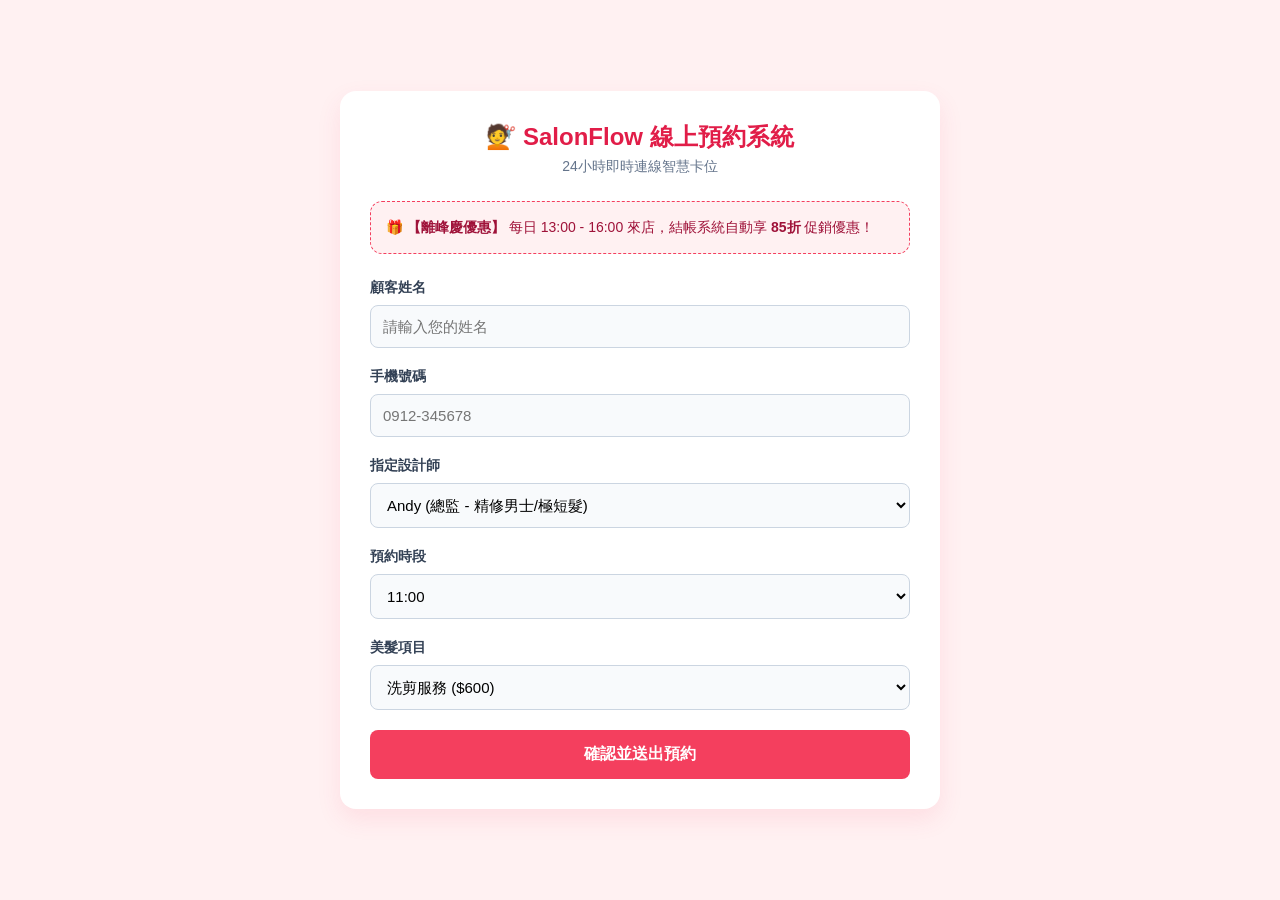
==== salon/wwwroot/index.html @ 7d144cc1 "0" ====
<!DOCTYPE html>
<html lang="zh-TW">
<head>
    <meta charset="UTF-8">
    <meta name="viewport" content="width=device-width, initial-scale=1.0">
    <title>SalonFlow 線上即時預約</title>
    <style>
        * { margin: 0; padding: 0; box-sizing: border-box; font-family: "SF Pro Text", "Helvetica Neue", "Noto Sans TC", sans-serif; }
        body { background-color: #fff1f2; color: #0f172a; padding: 15px; display: flex; justify-content: center; align-items: center; min-height: 100vh; }
        
        /* RWD 容器：在手機上會滿版，在桌機上會維持舒服的寬度 */
        .client-container { width: 100%; max-width: 600px; background: #ffffff; border-radius: 16px; box-shadow: 0 10px 25px rgba(244,63,94,0.1); overflow: hidden; padding: 30px; }
        
        h1 { font-size: 24px; color: #e11d48; margin-bottom: 5px; text-align: center; }
        .subtitle { font-size: 14px; color: #64748b; text-align: center; margin-bottom: 25px; }
        
        .promo-card { background: #fff1f2; border: 1px dashed #f43f5e; padding: 15px; border-radius: 12px; margin-bottom: 25px; color: #9f1239; font-size: 14px; line-height: 1.5; }
        .form-group { margin-bottom: 20px; }
        .form-group label { display: block; font-size: 14px; font-weight: 600; color: #334155; margin-bottom: 8px; }
        .form-group input, .form-group select { width: 100%; padding: 12px; border: 1px solid #cbd5e1; border-radius: 8px; font-size: 15px; background-color: #f8fafc; transition: border 0.2s; }
        .form-group input:focus, .form-group select:focus { border-color: #f43f5e; outline: none; }
        
        .btn-submit { width: 100%; background: #f43f5e; color: white; border: none; padding: 14px; border-radius: 8px; font-size: 16px; font-weight: bold; cursor: pointer; transition: background 0.2s; }
        .btn-submit:hover { background: #e11d48; }
        .receipt-card { background: #ecfdf5; border: 1px solid #a7f3d0; border-radius: 12px; padding: 20px; margin-top: 25px; border-left: 5px solid #10b981; }
    </style>
</head>
<body>

    <div class="client-container">
        <h1>💇 SalonFlow 線上預約系統</h1>
        <div class="subtitle">24小時即時連線智慧卡位</div>

        <div class="promo-card">
            🎁 <strong>【離峰慶優惠】</strong> 每日 13:00 - 16:00 來店，結帳系統自動享 <strong>85折</strong> 促銷優惠！
        </div>

        <form id="reserve-form">
            <div class="form-group">
                <label>顧客姓名</label>
                <input type="text" id="c-name" placeholder="請輸入您的姓名" required>
            </div>
            <div class="form-group">
                <label>手機號碼</label>
                <input type="tel" id="c-phone" placeholder="0912-345678" required>
            </div>
            <div class="form-group">
                <label>指定設計師</label>
                <select id="c-designer">
                    <option value="Andy">Andy (總監 - 精修男士/極短髮)</option>
                    <option value="Bella">Bella (資深 - 韓系燙髮/線條染)</option>
                    <option value="Chris">Chris (專業 - 歐美漂染/頭皮理療)</option>
                </select>
            </div>
            <div class="form-group">
                <label>預約時段</label>
                <select id="c-time">
                    <option value="11:00">11:00</option>
                    <option value="12:00">12:00</option>
                    <option value="13:00">13:00 (🔥享85折)</option>
                    <option value="14:00">14:00 (🔥享85折)</option>
                    <option value="15:00">15:00 (🔥享85折)</option>
                    <option value="16:00">16:00 (🔥享85折)</option>
                    <option value="17:00">17:00</option>
                    <option value="18:00">18:00</option>
                </select>
            </div>
            <div class="form-group">
                <label>美髮項目</label>
                <select id="c-service">
                    <option value="洗剪服務 ($600)">洗剪服務 ($600)</option>
                    <option value="時尚染髮 ($2000)">時尚染髮 ($2000)</option>
                    <option value="溫塑燙髮 ($3000)">溫塑燙髮 ($3000)</option>
                </select>
            </div>
            <button type="submit" class="btn-submit">確認並送出預約</button>
        </form>

        <div id="success-box" style="display:none;" class="receipt-card">
            <h4 style="color:#065f46; margin-bottom:8px;">🎉 您的預約已成功保留！</h4>
            <div id="receipt-details" style="font-size:14px; color:#1e293b; line-height:1.6;"></div>
        </div>
    </div>

    <script>
        // 💡 因為網頁跟 C# 後端住在同個專案，這裡用「相對路徑」即可
        const API_URL = "/api/booking";

        // 1. 初始化：從 C# 後端撈取設計師名單（目前 C# 專案我們先把清單寫死在前端展示，確保 Demo 不卡死）
        function initFrontDesignerSelect() {
            const staffList = [
                { name: "Andy", title: "總監 - 精修男士/極短髮" },
                { name: "Bella", title: "資深 - 韓系燙髮/線條染" },
                { name: "Chris", title: "專業 - 歐美漂染/頭皮理療" }
            ];
            const selectEl = document.getElementById('c-designer');
            selectEl.innerHTML = '';
            staffList.forEach(staff => {
                const opt = document.createElement('option');
                opt.value = staff.name;
                opt.innerText = `${staff.name} (${staff.title})`;
                selectEl.appendChild(opt);
            });
        }
        initFrontDesignerSelect();

        // 2. 監聽表單送出事件
        document.getElementById('reserve-form').addEventListener('submit', async function (e) {
            e.preventDefault();
            const name = document.getElementById('c-name').value;
            const phone = document.getElementById('c-phone').value;
            const designer = document.getElementById('c-designer').value;
            const time = document.getElementById('c-time').value;
            const service = document.getElementById('c-service').value;

            // 計算離峰優惠金額
            const hour = parseInt(time.split(':')[0]);
            const isPromo = (hour >= 13 && hour <= 16);
            const originalPrice = Number(service.match(/\d+/)[0]);
            const finalPrice = isPromo ? Math.round(originalPrice * 0.85) : originalPrice;

            // 🚀 重頭戲：發送非同步請求給 C# 後端 API，讓後端去檢查資料庫並寫入
            try {
                let response = await fetch(API_URL, {
                    method: 'POST',
                    headers: { 'Content-Type': 'application/json' },
                    body: JSON.stringify({
                        Name: name,
                        Phone: phone,
                        Time: time,
                        Service: service,
                        Designer: designer,
                        FinalPrice: finalPrice
                    })
                });

                let result = await response.json();

                // 💡 讀取 C# 回傳的防呆結果
                if (result.success === false) {
                    alert(`⚠️ 預約失敗！\n${result.message}`);
                    return;
                }

                // 產出客戶確認收據
                document.getElementById('success-box').style.display = 'block';
                document.getElementById('receipt-details').innerHTML = `
                        📌 <strong>預約顧客：</strong> ${name}<br>
                        ⏱️ <strong>預約時段：</strong> 今日 ${time} ${isPromo ? '(<span style="color:#d97706;font-weight:bold;">已享離峰85折</span>)' : ''}<br>
                        ✂️ <strong>指定設計師：</strong> ${designer}<br>
                        💰 <strong>現場估計金額：</strong> $${finalPrice} 元
                    `;
                this.reset();
                alert("🎉 恭喜您預約成功！資料已同步儲存至微軟內建 LocalDB 資料庫。");

            } catch (error) {
                console.error("連線錯誤:", error);
                alert("⚠️ 系統連線失敗，請確認 Visual Studio 後端服務是否處於啟動狀態。");
            }
        });
    </script>
</body>
</html>
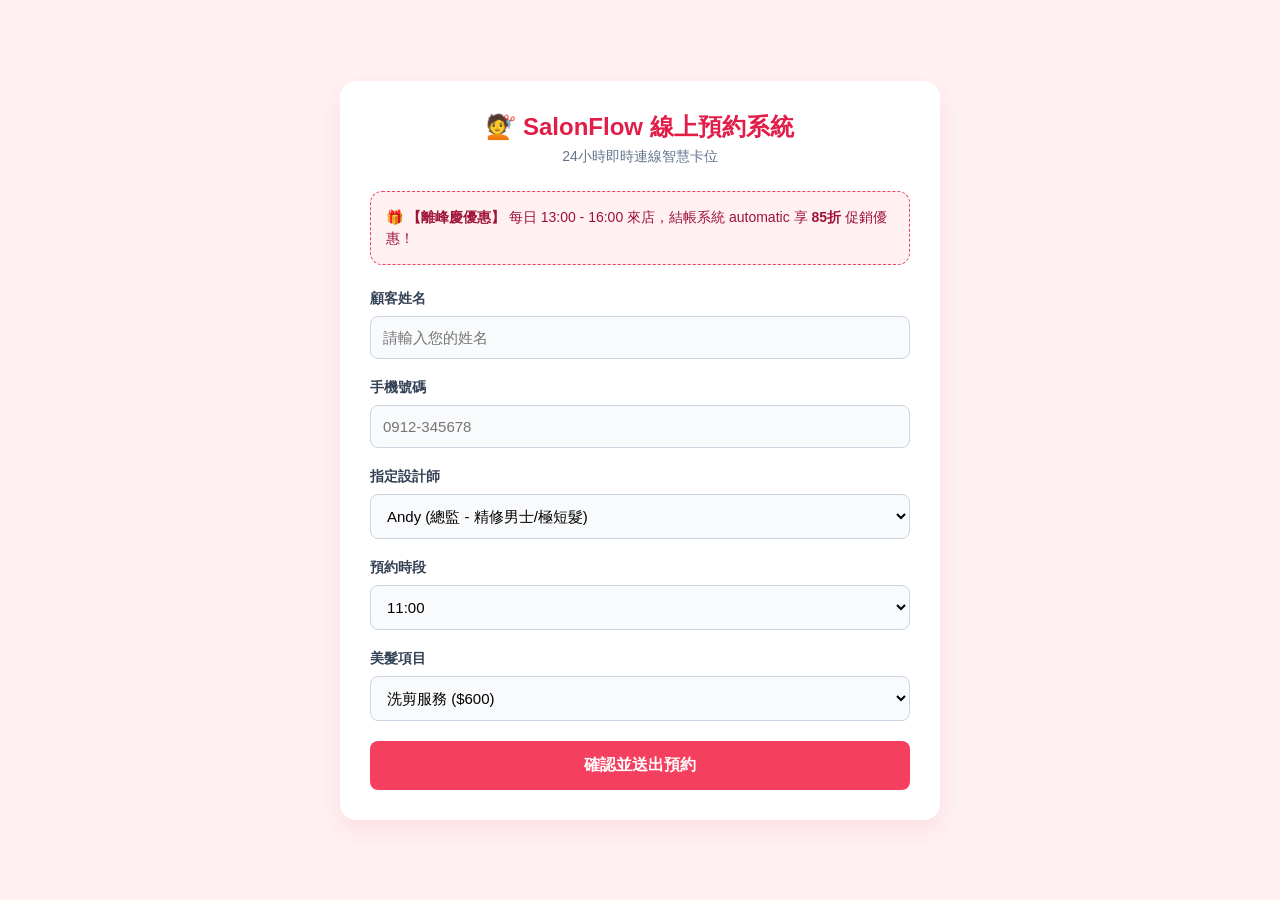
==== commit 5666b9d8: "111" ====
--- a/salon/wwwroot/index.html
+++ b/salon/wwwroot/index.html
@@ -5,24 +5,111 @@
     <meta name="viewport" content="width=device-width, initial-scale=1.0">
     <title>SalonFlow 線上即時預約</title>
     <style>
-        * { margin: 0; padding: 0; box-sizing: border-box; font-family: "SF Pro Text", "Helvetica Neue", "Noto Sans TC", sans-serif; }
-        body { background-color: #fff1f2; color: #0f172a; padding: 15px; display: flex; justify-content: center; align-items: center; min-height: 100vh; }
-        
+        * {
+            margin: 0;
+            padding: 0;
+            box-sizing: border-box;
+            font-family: "SF Pro Text", "Helvetica Neue", "Noto Sans TC", sans-serif;
+        }
+
+        body {
+            background-color: #fff1f2;
+            color: #0f172a;
+            padding: 15px;
+            display: flex;
+            justify-content: center;
+            align-items: center;
+            min-height: 100vh;
+        }
+
         /* RWD 容器：在手機上會滿版，在桌機上會維持舒服的寬度 */
-        .client-container { width: 100%; max-width: 600px; background: #ffffff; border-radius: 16px; box-shadow: 0 10px 25px rgba(244,63,94,0.1); overflow: hidden; padding: 30px; }
-        
-        h1 { font-size: 24px; color: #e11d48; margin-bottom: 5px; text-align: center; }
-        .subtitle { font-size: 14px; color: #64748b; text-align: center; margin-bottom: 25px; }
-        
-        .promo-card { background: #fff1f2; border: 1px dashed #f43f5e; padding: 15px; border-radius: 12px; margin-bottom: 25px; color: #9f1239; font-size: 14px; line-height: 1.5; }
-        .form-group { margin-bottom: 20px; }
-        .form-group label { display: block; font-size: 14px; font-weight: 600; color: #334155; margin-bottom: 8px; }
-        .form-group input, .form-group select { width: 100%; padding: 12px; border: 1px solid #cbd5e1; border-radius: 8px; font-size: 15px; background-color: #f8fafc; transition: border 0.2s; }
-        .form-group input:focus, .form-group select:focus { border-color: #f43f5e; outline: none; }
-        
-        .btn-submit { width: 100%; background: #f43f5e; color: white; border: none; padding: 14px; border-radius: 8px; font-size: 16px; font-weight: bold; cursor: pointer; transition: background 0.2s; }
-        .btn-submit:hover { background: #e11d48; }
-        .receipt-card { background: #ecfdf5; border: 1px solid #a7f3d0; border-radius: 12px; padding: 20px; margin-top: 25px; border-left: 5px solid #10b981; }
+        .client-container {
+            width: 100%;
+            max-width: 600px;
+            background: #ffffff;
+            border-radius: 16px;
+            box-shadow: 0 10px 25px rgba(244,63,94,0.1);
+            overflow: hidden;
+            padding: 30px;
+        }
+
+        h1 {
+            font-size: 24px;
+            color: #e11d48;
+            margin-bottom: 5px;
+            text-align: center;
+        }
+
+        .subtitle {
+            font-size: 14px;
+            color: #64748b;
+            text-align: center;
+            margin-bottom: 25px;
+        }
+
+        .promo-card {
+            background: #fff1f2;
+            border: 1px dashed #f43f5e;
+            padding: 15px;
+            border-radius: 12px;
+            margin-bottom: 25px;
+            color: #9f1239;
+            font-size: 14px;
+            line-height: 1.5;
+        }
+
+        .form-group {
+            margin-bottom: 20px;
+        }
+
+            .form-group label {
+                display: block;
+                font-size: 14px;
+                font-weight: 600;
+                color: #334155;
+                margin-bottom: 8px;
+            }
+
+            .form-group input, .form-group select {
+                width: 100%;
+                padding: 12px;
+                border: 1px solid #cbd5e1;
+                border-radius: 8px;
+                font-size: 15px;
+                background-color: #f8fafc;
+                transition: border 0.2s;
+            }
+
+                .form-group input:focus, .form-group select:focus {
+                    border-color: #f43f5e;
+                    outline: none;
+                }
+
+        .btn-submit {
+            width: 100%;
+            background: #f43f5e;
+            color: white;
+            border: none;
+            padding: 14px;
+            border-radius: 8px;
+            font-size: 16px;
+            font-weight: bold;
+            cursor: pointer;
+            transition: background 0.2s;
+        }
+
+            .btn-submit:hover {
+                background: #e11d48;
+            }
+
+        .receipt-card {
+            background: #ecfdf5;
+            border: 1px solid #a7f3d0;
+            border-radius: 12px;
+            padding: 20px;
+            margin-top: 25px;
+            border-left: 5px solid #10b981;
+        }
     </style>
 </head>
 <body>
@@ -32,7 +119,7 @@
         <div class="subtitle">24小時即時連線智慧卡位</div>
 
         <div class="promo-card">
-            🎁 <strong>【離峰慶優惠】</strong> 每日 13:00 - 16:00 來店，結帳系統自動享 <strong>85折</strong> 促銷優惠！
+            🎁 <strong>【離峰慶優惠】</strong> 每日 13:00 - 16:00 來店，結帳系統 automatic 享 <strong>85折</strong> 促銷優惠！
         </div>
 
         <form id="reserve-form">
@@ -83,10 +170,10 @@
     </div>
 
     <script>
-        // 💡 因為網頁跟 C# 後端住在同個專案，這裡用「相對路徑」即可
-        const API_URL = "/api/booking";
-
-        // 1. 初始化：從 C# 後端撈取設計師名單（目前 C# 專案我們先把清單寫死在前端展示，確保 Demo 不卡死）
+        // 💡 修正 1：明確鎖定遠端 Render 的 API 完整路徑，不依賴本機環境
+        const API_URL = "https://salon-h714.onrender.com/api/booking";
+
+        // 1. 初始化設計師選單
         function initFrontDesignerSelect() {
             const staffList = [
                 { name: "Andy", title: "總監 - 精修男士/極短髮" },
@@ -119,24 +206,30 @@
             const originalPrice = Number(service.match(/\d+/)[0]);
             const finalPrice = isPromo ? Math.round(originalPrice * 0.85) : originalPrice;
 
-            // 🚀 重頭戲：發送非同步請求給 C# 後端 API，讓後端去檢查資料庫並寫入
             try {
                 let response = await fetch(API_URL, {
                     method: 'POST',
                     headers: { 'Content-Type': 'application/json' },
+                    // 💡 修正 2：大小寫欄位雙重打包發送，徹底防呆，確保雲端 C# 後端完美對接
                     body: JSON.stringify({
                         Name: name,
+                        name: name,
                         Phone: phone,
+                        phone: phone,
                         Time: time,
+                        time: time,
                         Service: service,
+                        service: service,
                         Designer: designer,
-                        FinalPrice: finalPrice
+                        designer: designer,
+                        FinalPrice: finalPrice,
+                        finalPrice: finalPrice
                     })
                 });
 
                 let result = await response.json();
 
-                // 💡 讀取 C# 回傳的防呆結果
+                // 讀取 C# 回傳的結果
                 if (result.success === false) {
                     alert(`⚠️ 預約失敗！\n${result.message}`);
                     return;
@@ -151,13 +244,8 @@
                         💰 <strong>現場估計金額：</strong> $${finalPrice} 元
                     `;
                 this.reset();
-                alert("🎉 恭喜您預約成功！資料已同步儲存至微軟內建 LocalDB 資料庫。");
+                alert("🎉 恭喜您預約成功！資料已同步遠端處理完畢。");
 
             } catch (error) {
                 console.error("連線錯誤:", error);
-                alert("⚠️ 系統連線失敗，請確認 Visual Studio 後端服務是否處於啟動狀態。");
-            }
-        });
-    </script>
-</body>
-</html>+                alert("⚠️ 系統連線失敗，請確認
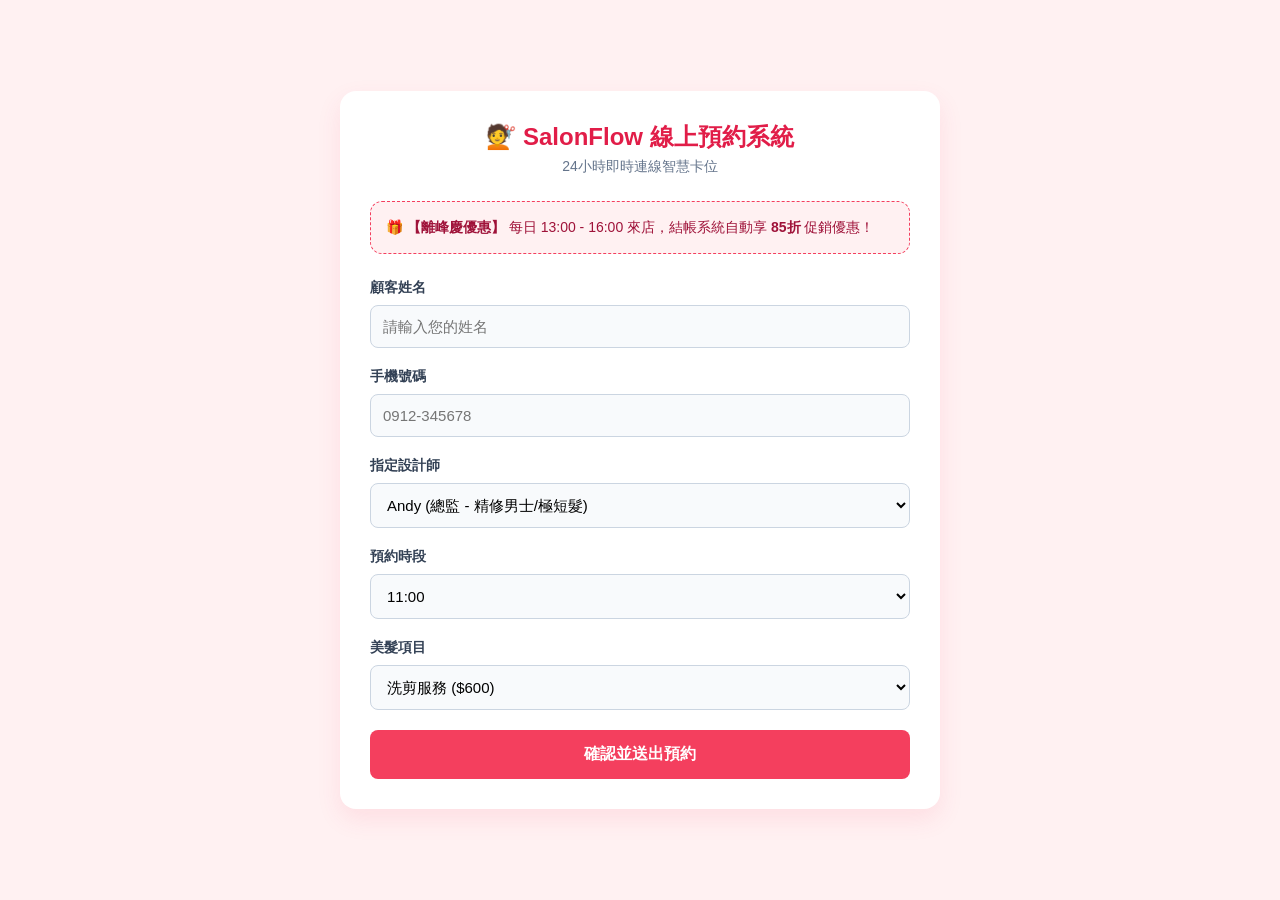
==== commit 18a494bc: "1" ====
--- a/salon/wwwroot/index.html
+++ b/salon/wwwroot/index.html
@@ -22,7 +22,7 @@
             min-height: 100vh;
         }
 
-        /* RWD 容器：在手機上會滿版，在桌機上會維持舒服的寬度 */
+        /* RWD 容器 */
         .client-container {
             width: 100%;
             max-width: 600px;
@@ -119,7 +119,7 @@
         <div class="subtitle">24小時即時連線智慧卡位</div>
 
         <div class="promo-card">
-            🎁 <strong>【離峰慶優惠】</strong> 每日 13:00 - 16:00 來店，結帳系統 automatic 享 <strong>85折</strong> 促銷優惠！
+            🎁 <strong>【離峰慶優惠】</strong> 每日 13:00 - 16:00 來店，結帳系統自動享 <strong>85折</strong> 促銷優惠！
         </div>
 
         <form id="reserve-form">
@@ -170,7 +170,6 @@
     </div>
 
     <script>
-        // 💡 修正 1：明確鎖定遠端 Render 的 API 完整路徑，不依賴本機環境
         const API_URL = "https://salon-h714.onrender.com/api/booking";
 
         // 1. 初始化設計師選單
@@ -200,7 +199,6 @@
             const time = document.getElementById('c-time').value;
             const service = document.getElementById('c-service').value;
 
-            // 計算離峰優惠金額
             const hour = parseInt(time.split(':')[0]);
             const isPromo = (hour >= 13 && hour <= 16);
             const originalPrice = Number(service.match(/\d+/)[0]);
@@ -210,32 +208,24 @@
                 let response = await fetch(API_URL, {
                     method: 'POST',
                     headers: { 'Content-Type': 'application/json' },
-                    // 💡 修正 2：大小寫欄位雙重打包發送，徹底防呆，確保雲端 C# 後端完美對接
                     body: JSON.stringify({
-                        Name: name,
-                        name: name,
-                        Phone: phone,
-                        phone: phone,
-                        Time: time,
-                        time: time,
-                        Service: service,
-                        service: service,
-                        Designer: designer,
-                        designer: designer,
-                        FinalPrice: finalPrice,
-                        finalPrice: finalPrice
+                        Name: name, name: name,
+                        Phone: phone, phone: phone,
+                        Time: time, time: time,
+                        Service: service, service: service,
+                        Designer: designer, designer: designer,
+                        FinalPrice: finalPrice, finalPrice: finalPrice
                     })
                 });
 
                 let result = await response.json();
 
-                // 讀取 C# 回傳的結果
                 if (result.success === false) {
                     alert(`⚠️ 預約失敗！\n${result.message}`);
                     return;
                 }
 
-                // 產出客戶確認收據
+                // 成功：產出客戶確認收據
                 document.getElementById('success-box').style.display = 'block';
                 document.getElementById('receipt-details').innerHTML = `
                         📌 <strong>預約顧客：</strong> ${name}<br>
@@ -243,9 +233,16 @@
                         ✂️ <strong>指定設計師：</strong> ${designer}<br>
                         💰 <strong>現場估計金額：</strong> $${finalPrice} 元
                     `;
-                this.reset();
+
+                // 💡 修正：改成絕對安全的表單清空方式，不使用可能死掉的 this.reset()
+                document.getElementById('reserve-form').reset();
                 alert("🎉 恭喜您預約成功！資料已同步遠端處理完畢。");
 
             } catch (error) {
                 console.error("連線錯誤:", error);
-                alert("⚠️ 系統連線失敗，請確認
+                alert("⚠️ 系統連線失敗，請確認 Render 雲端後端服務是否處於啟動狀態。");
+            }
+        });
+    </script>
+</body>
+</html>
